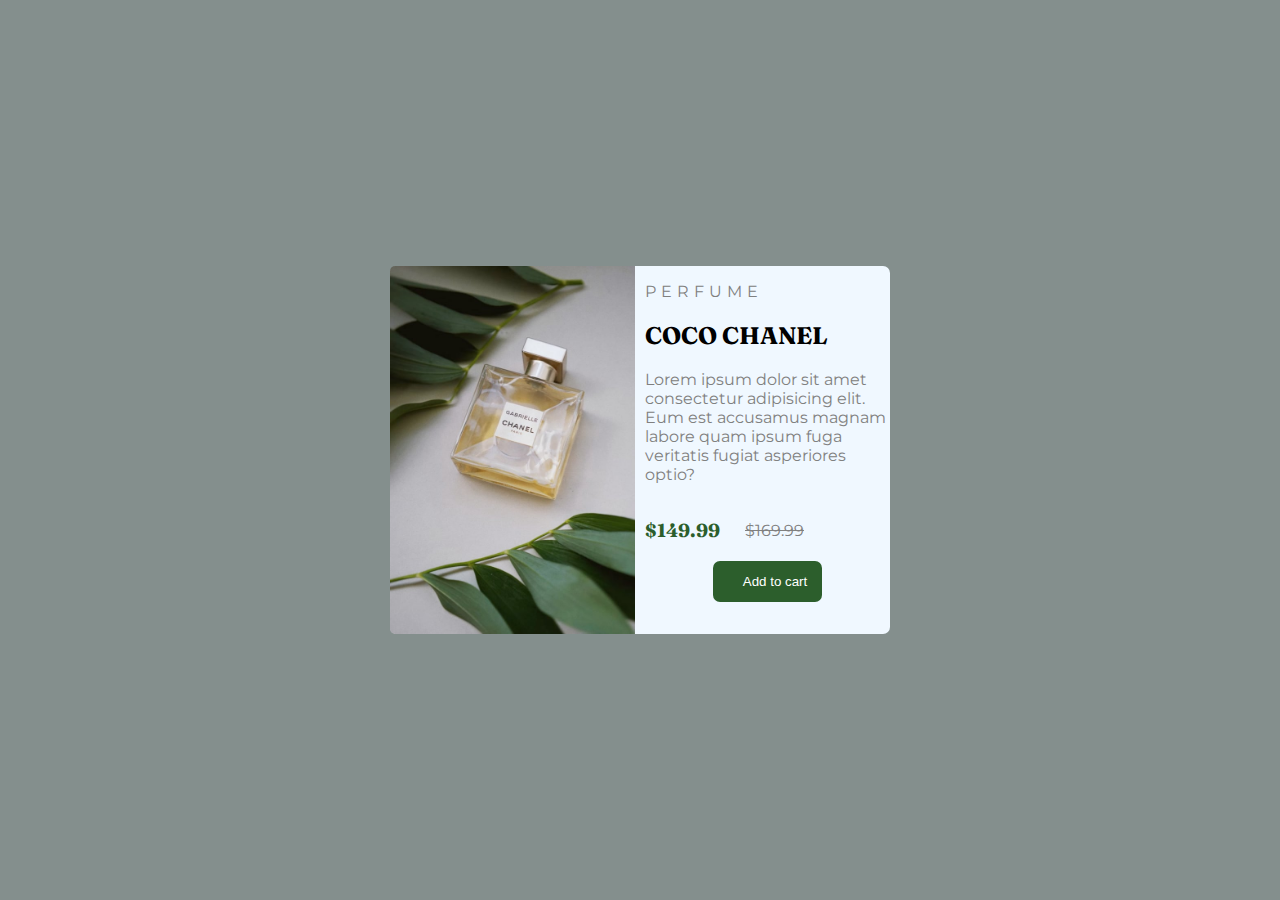
==== index.html @ c2946a5e "card" ====
<!DOCTYPE html>
<html lang="en">
<head>
    <meta charset="UTF-8">
    <meta http-equiv="X-UA-Compatible" content="IE=edge">
    <meta name="viewport" content="width=device-width, initial-scale=1.0">
    <title>Card</title>
    <link rel="stylesheet" href="https://cdnjs.cloudflare.com/ajax/libs/font-awesome/6.2.1/css/all.min.css" integrity="sha512-MV7K8+y+gLIBoVD59lQIYicR65iaqukzvf/nwasF0nqhPay5w/9lJmVM2hMDcnK1OnMGCdVK+iQrJ7lzPJQd1w==" crossorigin="anonymous" referrerpolicy="no-referrer" />
    <link rel="preconnect" href="https://fonts.googleapis.com"><link rel="preconnect" href="https://fonts.gstatic.com" crossorigin><link href="https://fonts.googleapis.com/css2?family=Montserrat&display=swap" rel="stylesheet">
    <link rel="preconnect" href="https://fonts.googleapis.com"><link rel="preconnect" href="https://fonts.gstatic.com" crossorigin><link href="https://fonts.googleapis.com/css2?family=Fraunces:opsz,wght@9..144,700&display=swap" rel="stylesheet">
        
    <link rel="stylesheet" href="card.css">
</head>
<body>
    <div class="card-container">
        <div class="img-container">
            <img src="images/image-product-desktop.jpg" />
        </div>

        <div class="content-container">
            <p class="product-category">PERFUME</p>
            <h2 class="product-name">COCO CHANEL</h2>
            <p class="product-description">Lorem ipsum dolor sit amet consectetur adipisicing elit. Eum est accusamus magnam labore quam ipsum fuga veritatis fugiat asperiores optio?</p>
            <div class="price-container">
                <h3 class="new-price">$149.99</h3>
                <span class="old-price">$169.99</span>
            </div>
           
                <button class="btn-container"><i class="fa-solid fa-cart-shopping"></i><p>Add to cart</p></button>
            
        </div>
    </div>
    
</body>
</html>
---- card.css ----
@import url("https://fonts.googleapis.com/css2?family=Montserrat&display=swap");
@import url("https://fonts.googleapis.com/css2?family=Fraunces:opsz,wght@9..144,700&display=swap");
body, .card-container, .card-container .content-container .price-container, .card-container .content-container .btn-container {
  display: flex;
  justify-content: center;
  gap: 25px;
  align-items: center;
}

.card-container, .card-container .content-container .btn-container {
  border: none;
  border-radius: 7px;
}

body {
  padding: 0;
  margin: 0;
  background-color: rgb(132, 143, 141);
  box-sizing: border-box;
  height: 100vh;
  width: 100vw;
  font-family: "Montserrat", sans-serif;
}

.card-container {
  width: calc(100% - 24px);
  max-width: 500px;
  align-items: stretch;
  gap: 0px;
  background-color: aliceblue;
}
@media (max-width: 940px) {
  .card-container {
    flex-direction: column;
    margin-top: 100px;
    width: 90%;
  }
}
.card-container .img-container {
  width: 50%;
  display: flex;
}
@media (max-width: 940px) {
  .card-container .img-container {
    width: 100%;
  }
}
.card-container .img-container img {
  width: 100%;
  height: 100%;
  -o-object-fit: cover;
     object-fit: cover;
  border: none;
  border-radius: 5px 0px 0px 5px;
}
@media (max-width: 940px) {
  .card-container .img-container img {
    border-radius: 5px 5px 0px 0px;
  }
}
.card-container .content-container {
  width: 50%;
  padding-left: 10px;
  padding-bottom: 20px;
}
@media (max-width: 940px) {
  .card-container .content-container {
    width: 100%;
  }
}
.card-container .content-container .product-category {
  color: gray;
  letter-spacing: 5px;
}
.card-container .content-container .product-description {
  color: gray;
}
@media (max-width: 940px) {
  .card-container .content-container .product-description {
    width: 90%;
  }
}
.card-container .content-container .product-name {
  font-weight: bold;
  font-family: "Fraunces", serif;
}
.card-container .content-container .price-container {
  justify-content: left;
}
.card-container .content-container .price-container .new-price {
  color: rgb(44, 94, 44);
  font-family: "Fraunces", serif;
}
.card-container .content-container .price-container .old-price {
  color: gray;
  text-decoration: line-through;
}
.card-container .content-container .btn-container {
  gap: 15px;
  background-color: rgb(44, 94, 44);
  color: white;
  margin: 0 auto;
  padding: 0px 15px;
  cursor: pointer;
}
.card-container .content-container .btn-container:hover {
  opacity: 0.7;
}/*# sourceMappingURL=card.css.map */
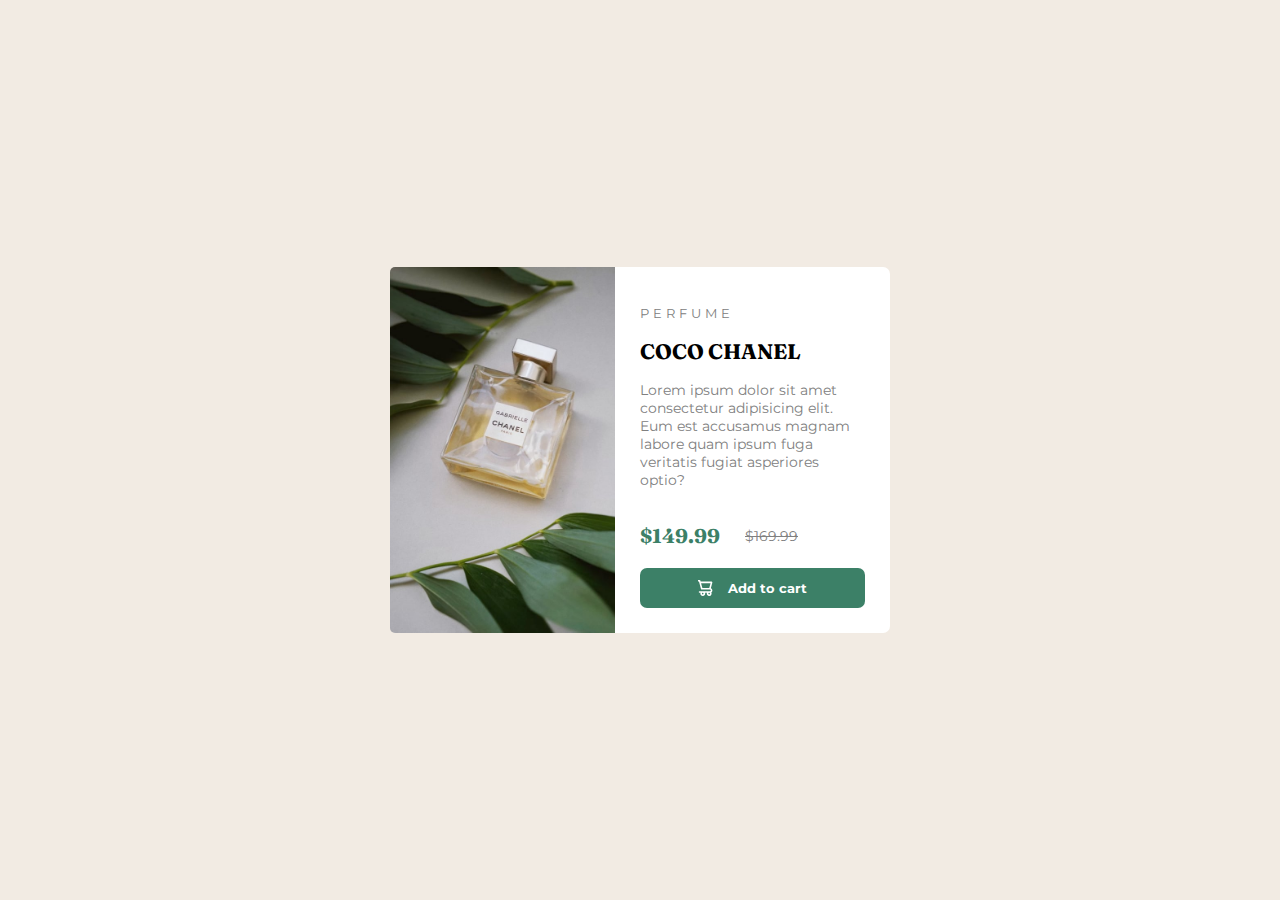
==== commit fd126721: "card" ====
--- a/index.html
+++ b/index.html
@@ -26,8 +26,8 @@
                 <span class="old-price">$169.99</span>
             </div>
            
-                <button class="btn-container"><i class="fa-solid fa-cart-shopping"></i><p>Add to cart</p></button>
-            
+                <button class="btn-container"> <svg width="15" height="16" xmlns="http://www.w3.org/2000/svg"><path d="M14.383 10.388a2.397 2.397 0 0 0-1.518-2.222l1.494-5.593a.8.8 0 0 0-.144-.695.8.8 0 0 0-.631-.28H2.637L2.373.591A.8.8 0 0 0 1.598 0H0v1.598h.983l1.982 7.4a.8.8 0 0 0 .799.59h8.222a.8.8 0 0 1 0 1.599H1.598a.8.8 0 1 0 0 1.598h.943a2.397 2.397 0 1 0 4.507 0h1.885a2.397 2.397 0 1 0 4.331-.376 2.397 2.397 0 0 0 1.12-2.021ZM11.26 7.99H4.395L3.068 3.196h9.477L11.26 7.991Zm-6.465 6.392a.8.8 0 1 1 0-1.598.8.8 0 0 1 0 1.598Zm6.393 0a.8.8 0 1 1 0-1.598.8.8 0 0 1 0 1.598Z" fill="#FFF"/></svg>
+                    <p>Add to cart</p></button>
         </div>
     </div>
     
--- a/card.css
+++ b/card.css
@@ -15,11 +15,17 @@
 body {
   padding: 0;
   margin: 0;
-  background-color: rgb(132, 143, 141);
+  background-color: hsl(30deg, 38%, 92%);
   box-sizing: border-box;
   height: 100vh;
   width: 100vw;
+  font-size: 14px;
   font-family: "Montserrat", sans-serif;
+}
+@media (max-width: 940px) {
+  body {
+    padding: 480px 0px;
+  }
 }
 
 .card-container {
@@ -27,12 +33,11 @@
   max-width: 500px;
   align-items: stretch;
   gap: 0px;
-  background-color: aliceblue;
+  background-color: hsl(0deg, 0%, 100%);
 }
 @media (max-width: 940px) {
   .card-container {
     flex-direction: column;
-    margin-top: 100px;
     width: 90%;
   }
 }
@@ -60,8 +65,7 @@
 }
 .card-container .content-container {
   width: 50%;
-  padding-left: 10px;
-  padding-bottom: 20px;
+  padding: 25px;
 }
 @media (max-width: 940px) {
   .card-container .content-container {
@@ -70,7 +74,8 @@
 }
 .card-container .content-container .product-category {
   color: gray;
-  letter-spacing: 5px;
+  letter-spacing: 4px;
+  font-size: small;
 }
 .card-container .content-container .product-description {
   color: gray;
@@ -88,8 +93,9 @@
   justify-content: left;
 }
 .card-container .content-container .price-container .new-price {
-  color: rgb(44, 94, 44);
+  color: hsl(158deg, 36%, 37%);
   font-family: "Fraunces", serif;
+  font-size: 20px;
 }
 .card-container .content-container .price-container .old-price {
   color: gray;
@@ -97,12 +103,20 @@
 }
 .card-container .content-container .btn-container {
   gap: 15px;
-  background-color: rgb(44, 94, 44);
+  width: 100%;
+  font-family: "Montserrat", sans-serif;
+  height: 40px;
+  font-weight: bold;
+  background-color: hsl(158deg, 36%, 37%);
   color: white;
-  margin: 0 auto;
-  padding: 0px 15px;
+  padding: 0px 25px;
   cursor: pointer;
 }
 .card-container .content-container .btn-container:hover {
   opacity: 0.7;
+}
+@media (max-width: 940px) {
+  .card-container .content-container .btn-container {
+    width: 88%;
+  }
 }/*# sourceMappingURL=card.css.map */